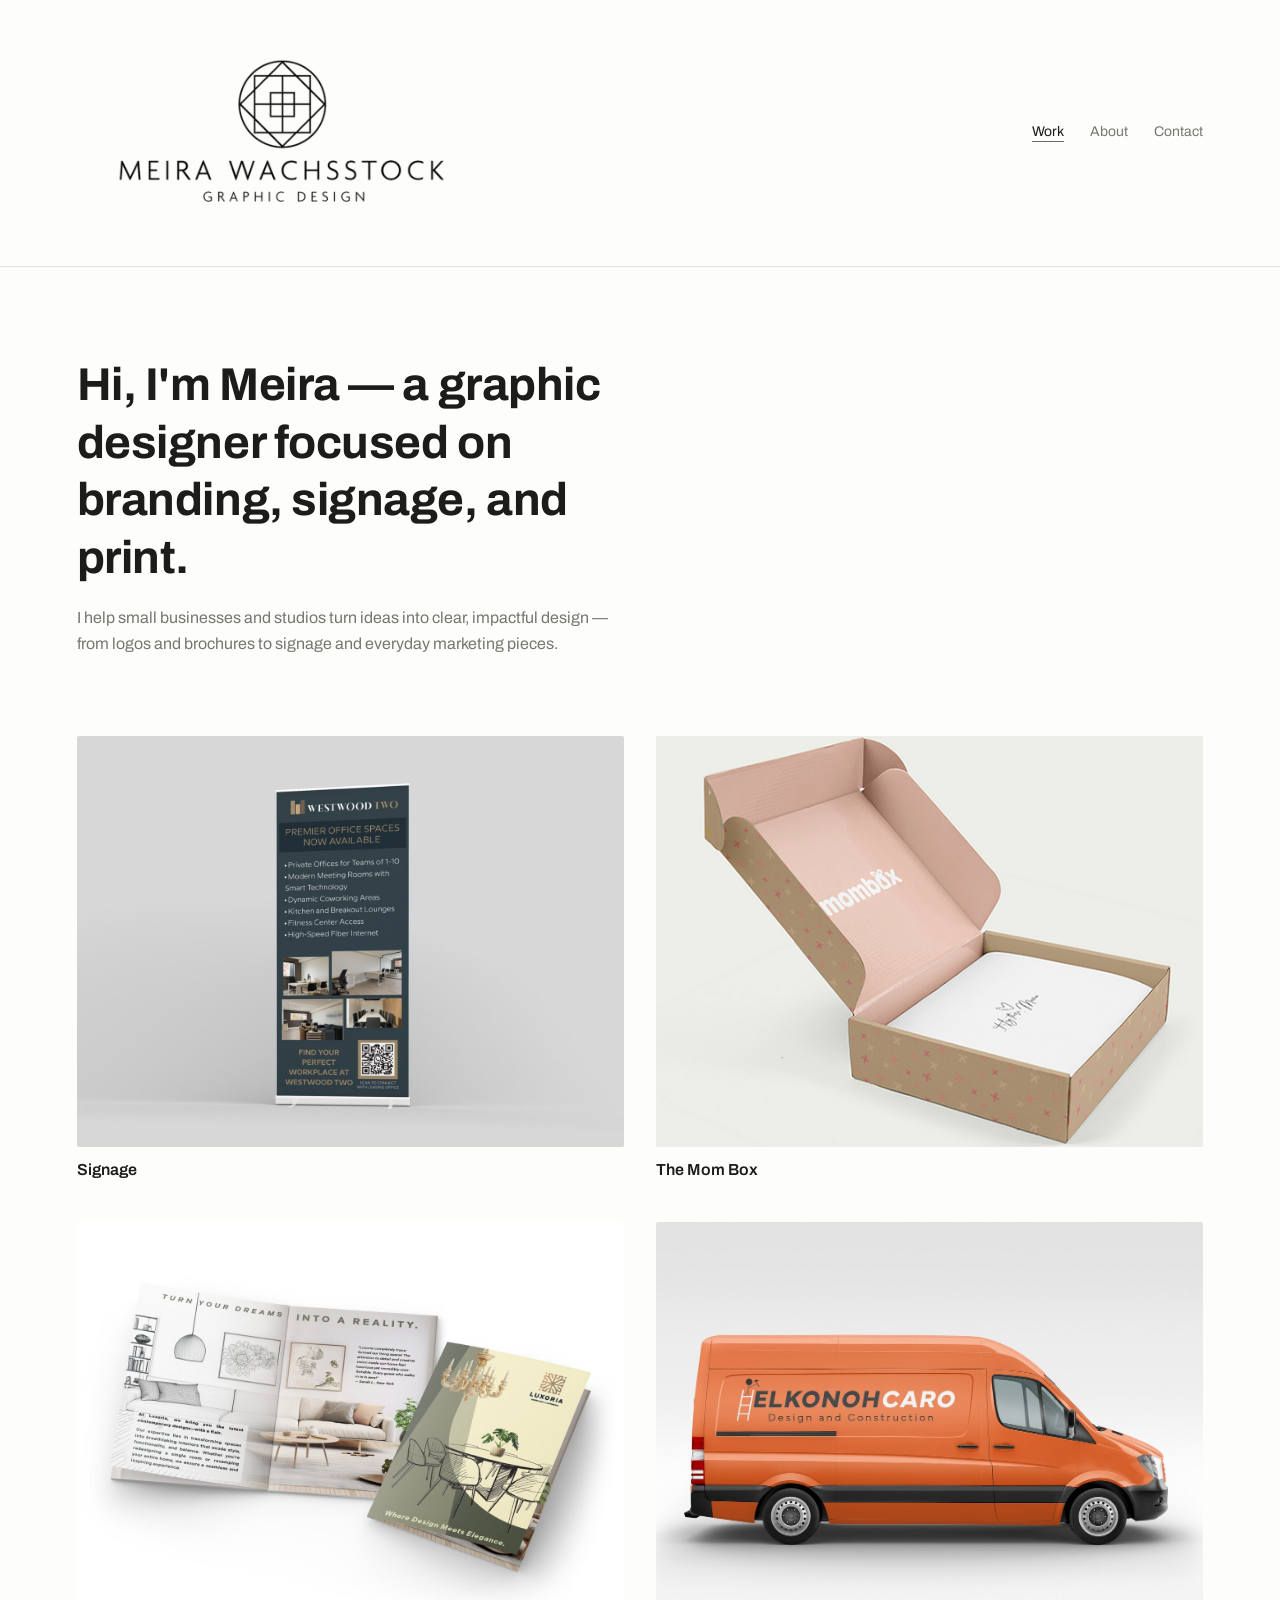
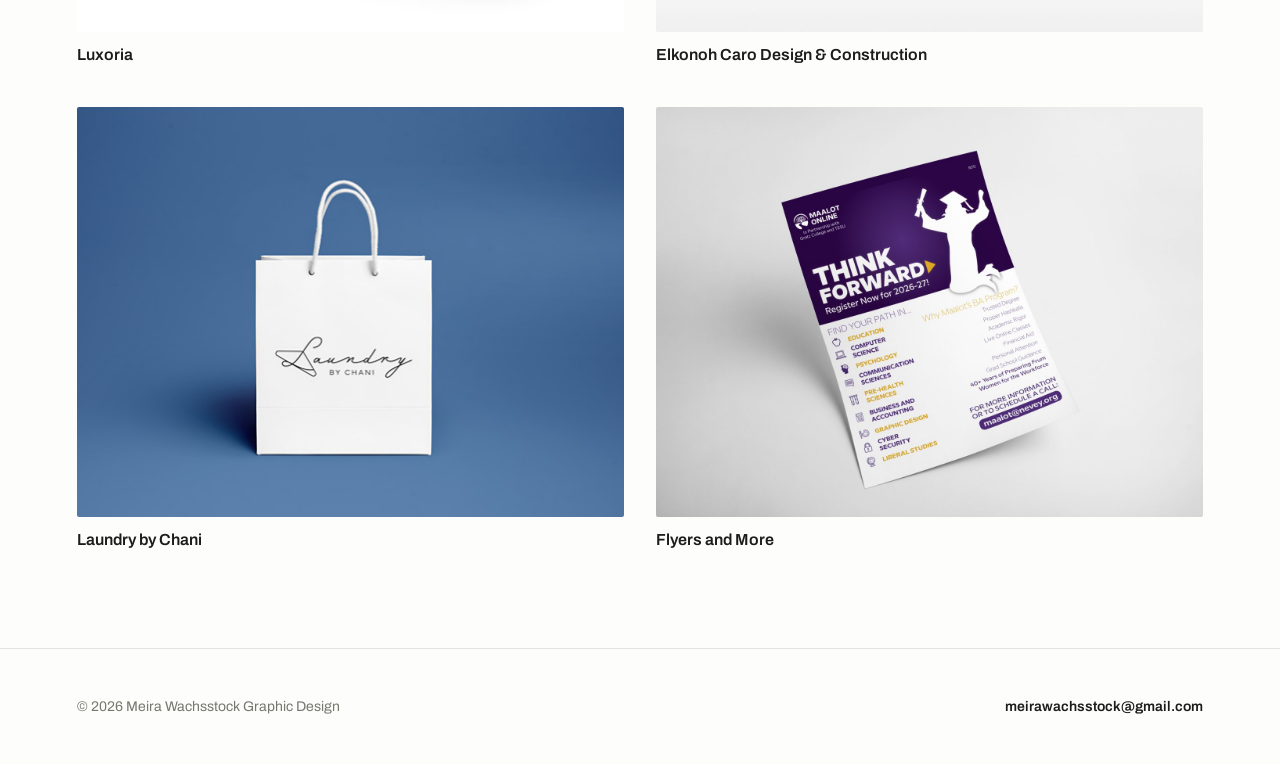
==== index.html @ a4e6522c "Add files via upload" ====
<!DOCTYPE html>
<html lang="en">
<head>
<meta charset="UTF-8">
<meta name="viewport" content="width=device-width, initial-scale=1.0">
<title>Meira Wachsstock — Graphic Design</title>
<link rel="preconnect" href="https://fonts.googleapis.com">
<link rel="preconnect" href="https://fonts.gstatic.com" crossorigin>
<link href="https://fonts.googleapis.com/css2?family=Archivo:wght@400;500;600;700&display=swap" rel="stylesheet">
<link rel="stylesheet" href="style.css">
</head>
<body>

<header>
  <a class="name name-lg" href="index.html"><img src="images/logo.png" alt="Meira Wachsstock — Graphic Design"></a>
  <nav>
    <a href="index.html" class="current">Work</a>
    <a href="about.html">About</a>
    <a href="contact.html">Contact</a>
  </nav>
</header>

<section class="intro">
  <h1>Hi, I'm Meira — a graphic designer focused on branding, signage, and print.</h1>
  <p>I help small businesses and studios turn ideas into clear, impactful design — from logos and brochures to signage and everyday marketing pieces.</p>
</section>

<section class="work">

  <a class="card" href="signage.html">
    <div class="thumb"><img src="images/signage-westwood.jpg" alt="Signage"></div>
    <div class="card-title">Signage</div>
  </a>

  <a class="card" href="the-mom-box.html">
    <div class="thumb"><img src="images/mombox-box.png" alt="The Mom Box"></div>
    <div class="card-title">The Mom Box</div>
  </a>

  <a class="card" href="luxoria.html">
    <div class="thumb"><img src="images/luxoria-1.jpg" alt="Luxoria"></div>
    <div class="card-title">Luxoria</div>
  </a>

  <a class="card" href="elkonoh-caro.html">
    <div class="thumb"><img src="images/caro-truck.jpg" alt="Elkonoh Caro Design &amp; Construction"></div>
    <div class="card-title">Elkonoh Caro Design &amp; Construction</div>
  </a>

  <a class="card" href="laundry-by-chani.html">
    <div class="thumb"><img src="images/chani-bag.jpg" alt="Laundry by Chani"></div>
    <div class="card-title">Laundry by Chani</div>
  </a>

  <a class="card" href="flyers-and-more.html">
    <div class="thumb"><img src="images/flyers-maalot.jpg" alt="Flyers and More"></div>
    <div class="card-title">Flyers and More</div>
  </a>

</section>

<footer>
  <span>© 2026 Meira Wachsstock Graphic Design</span>
  <a class="email" href="mailto:meirawachsstock@gmail.com">meirawachsstock@gmail.com</a>
</footer>

</body>
</html>
---- style.css ----
:root{
  --bg:#FDFDFB;
  --ink:#1C1C1A;
  --gray:#77776F;
  --line:#E4E3DD;
  --accent:#6B6B63;
}
*{box-sizing:border-box; margin:0; padding:0;}
body{
  font-family:'Archivo', Arial, sans-serif;
  background:var(--bg);
  color:var(--ink);
  -webkit-font-smoothing:antialiased;
}
a{color:inherit; text-decoration:none;}
img{display:block; width:100%; height:100%; object-fit:cover;}

/* ===== Header ===== */
header{
  display:flex; justify-content:space-between; align-items:center;
  flex-wrap:wrap; gap:16px;
  padding:28px 6vw;
  border-bottom:1px solid var(--line);
}
.name{font-size:18px; font-weight:700; letter-spacing:0.01em;}
.name img{height:140px; width:auto; display:block; image-rendering:-webkit-optimize-contrast;}
.name.name-lg img{height:210px;}
header{flex-wrap:wrap;}
nav{display:flex; gap:26px; flex-wrap:wrap;}
nav a{
  font-size:14px; color:var(--gray);
  padding-bottom:2px; border-bottom:1px solid transparent;
}
nav a:hover, nav a:focus-visible, nav a.current{color:var(--ink); border-color:var(--accent);}

/* ===== Intro (home) ===== */
.intro{
  padding:90px 6vw 60px;
  max-width:760px;
}
.intro h1{
  font-size:clamp(30px, 5vw, 46px);
  font-weight:700;
  line-height:1.25;
  letter-spacing:-0.01em;
}
.intro p{
  margin-top:18px;
  font-size:16px;
  color:var(--gray);
  line-height:1.6;
  max-width:560px;
}

/* ===== Work grid ===== */
.work{
  padding:20px 6vw 100px;
  display:grid;
  grid-template-columns:repeat(2, 1fr);
  gap:44px 32px;
}
.card{display:block;}
.thumb{
  aspect-ratio:4/3;
  background:var(--line);
  overflow:hidden;
  border-radius:2px;
}
.thumb .placeholder{
  width:100%; height:100%;
  display:flex; align-items:center; justify-content:center;
  font-size:13px; color:var(--gray);
  letter-spacing:0.03em;
  text-align:center;
  padding:10px;
}
.card-title{
  margin-top:14px;
  font-size:16px; font-weight:600;
}
.card-cat{
  margin-top:2px;
  font-size:13px; color:var(--gray);
}
.card:hover .card-title{color:var(--accent);}

/* ===== Simple page header (about / contact / project) ===== */
.page-head{
  padding:70px 6vw 40px;
  max-width:760px;
}
.page-head .kicker{
  font-size:13px; color:var(--accent); font-weight:600;
  letter-spacing:0.04em; text-transform:uppercase; margin-bottom:10px;
}
.page-head h1{
  font-size:clamp(28px, 4.5vw, 42px);
  font-weight:700; line-height:1.2; letter-spacing:-0.01em;
}
.page-head p.lede{
  margin-top:16px; color:var(--gray); font-size:16px; line-height:1.6; max-width:560px;
}

/* ===== Project detail ===== */
.back-link{
  display:inline-block;
  padding:26px 6vw 0;
  font-size:14px; color:var(--gray);
}
.back-link:hover{color:var(--accent);}
.project-meta{
  padding:14px 6vw 40px;
  display:flex; gap:36px; flex-wrap:wrap;
  font-size:14px; color:var(--gray);
  border-bottom:1px solid var(--line);
  max-width:900px;
}
.project-meta b{color:var(--ink); display:block; font-size:12px; text-transform:uppercase; letter-spacing:0.04em; margin-bottom:4px; font-weight:600;}
.project-images{
  padding:50px 6vw 30px;
  display:grid; gap:28px;
}
.project-images .full{aspect-ratio:16/10; background:var(--line); border-radius:2px; overflow:hidden;}
.project-images .full .placeholder{
  width:100%; height:100%; display:flex; align-items:center; justify-content:center;
  color:var(--gray); font-size:14px;
}
.project-images .split{display:grid; grid-template-columns:1fr 1fr; gap:28px;}
.project-images .split .full{aspect-ratio:4/3.4;}
.project-copy{
  padding:20px 6vw 90px; max-width:640px;
}
.project-copy p{color:var(--gray); font-size:15px; line-height:1.75; margin-bottom:16px;}
.project-nav{
  border-top:1px solid var(--line);
  padding:34px 6vw 70px;
  display:flex; justify-content:space-between;
  font-size:14px;
}
.project-nav a:hover{color:var(--accent);}
.project-nav .lbl{display:block; font-size:12px; color:var(--gray); text-transform:uppercase; letter-spacing:0.04em; margin-bottom:4px;}

/* ===== About intro w/ portrait ===== */
.about-intro{
  padding:70px 6vw 40px;
  display:flex; align-items:center; gap:44px; flex-wrap:wrap;
  max-width:900px;
}
.about-photo{
  width:180px; height:180px; border-radius:50%;
  overflow:hidden; flex-shrink:0;
  border:1px solid var(--line-strong, var(--line));
}
.about-photo img{width:100%; height:100%; object-fit:cover;}
.about-intro-text{flex:1; min-width:240px;}
.about-intro-text .kicker{
  font-size:13px; color:var(--accent); font-weight:600;
  letter-spacing:0.04em; text-transform:uppercase; margin-bottom:10px;
}
.about-intro-text h1{
  font-size:clamp(26px, 4vw, 40px);
  font-weight:700; line-height:1.2; letter-spacing:-0.01em;
}
.about-intro-text p.lede{
  margin-top:14px; color:var(--gray); font-size:16px; line-height:1.6;
}
@media (max-width:600px){
  .about-intro{flex-direction:column; align-items:flex-start;}
}
.about{
  padding:0 6vw 90px;
  display:grid;
  grid-template-columns:1fr 1fr;
  gap:50px;
  max-width:1000px;
}
.about h2{font-size:22px; font-weight:700; margin-bottom:16px;}
.about p{color:var(--gray); font-size:15px; line-height:1.7; max-width:480px;}
.about-facts{font-size:14px; line-height:2;}
.about-facts b{font-weight:600;}

/* ===== Contact page ===== */
.contact-body{
  padding:0 6vw 100px;
  max-width:520px;
}
.contact-row{
  border-top:1px solid var(--line);
  padding:20px 0;
  display:flex; justify-content:space-between; align-items:baseline;
  font-size:15px;
}
.contact-row:last-child{border-bottom:1px solid var(--line);}
.contact-row .label{color:var(--gray); font-size:13px; text-transform:uppercase; letter-spacing:0.04em;}
.contact-row a:hover{color:var(--accent);}

/* ===== Footer ===== */
footer{
  padding:50px 6vw;
  border-top:1px solid var(--line);
  display:flex; justify-content:space-between; align-items:center;
  flex-wrap:wrap; gap:14px;
  font-size:14px; color:var(--gray);
}
footer .email{color:var(--ink); font-weight:600;}
footer .email:hover{color:var(--accent);}

a:focus-visible{outline:2px solid var(--accent); outline-offset:3px;}

@media (max-width:760px){
  .work{grid-template-columns:1fr;}
  .about{grid-template-columns:1fr;}
  .project-images .split{grid-template-columns:1fr;}
  .name img{height:90px;}
  .name.name-lg img{height:120px;}
}
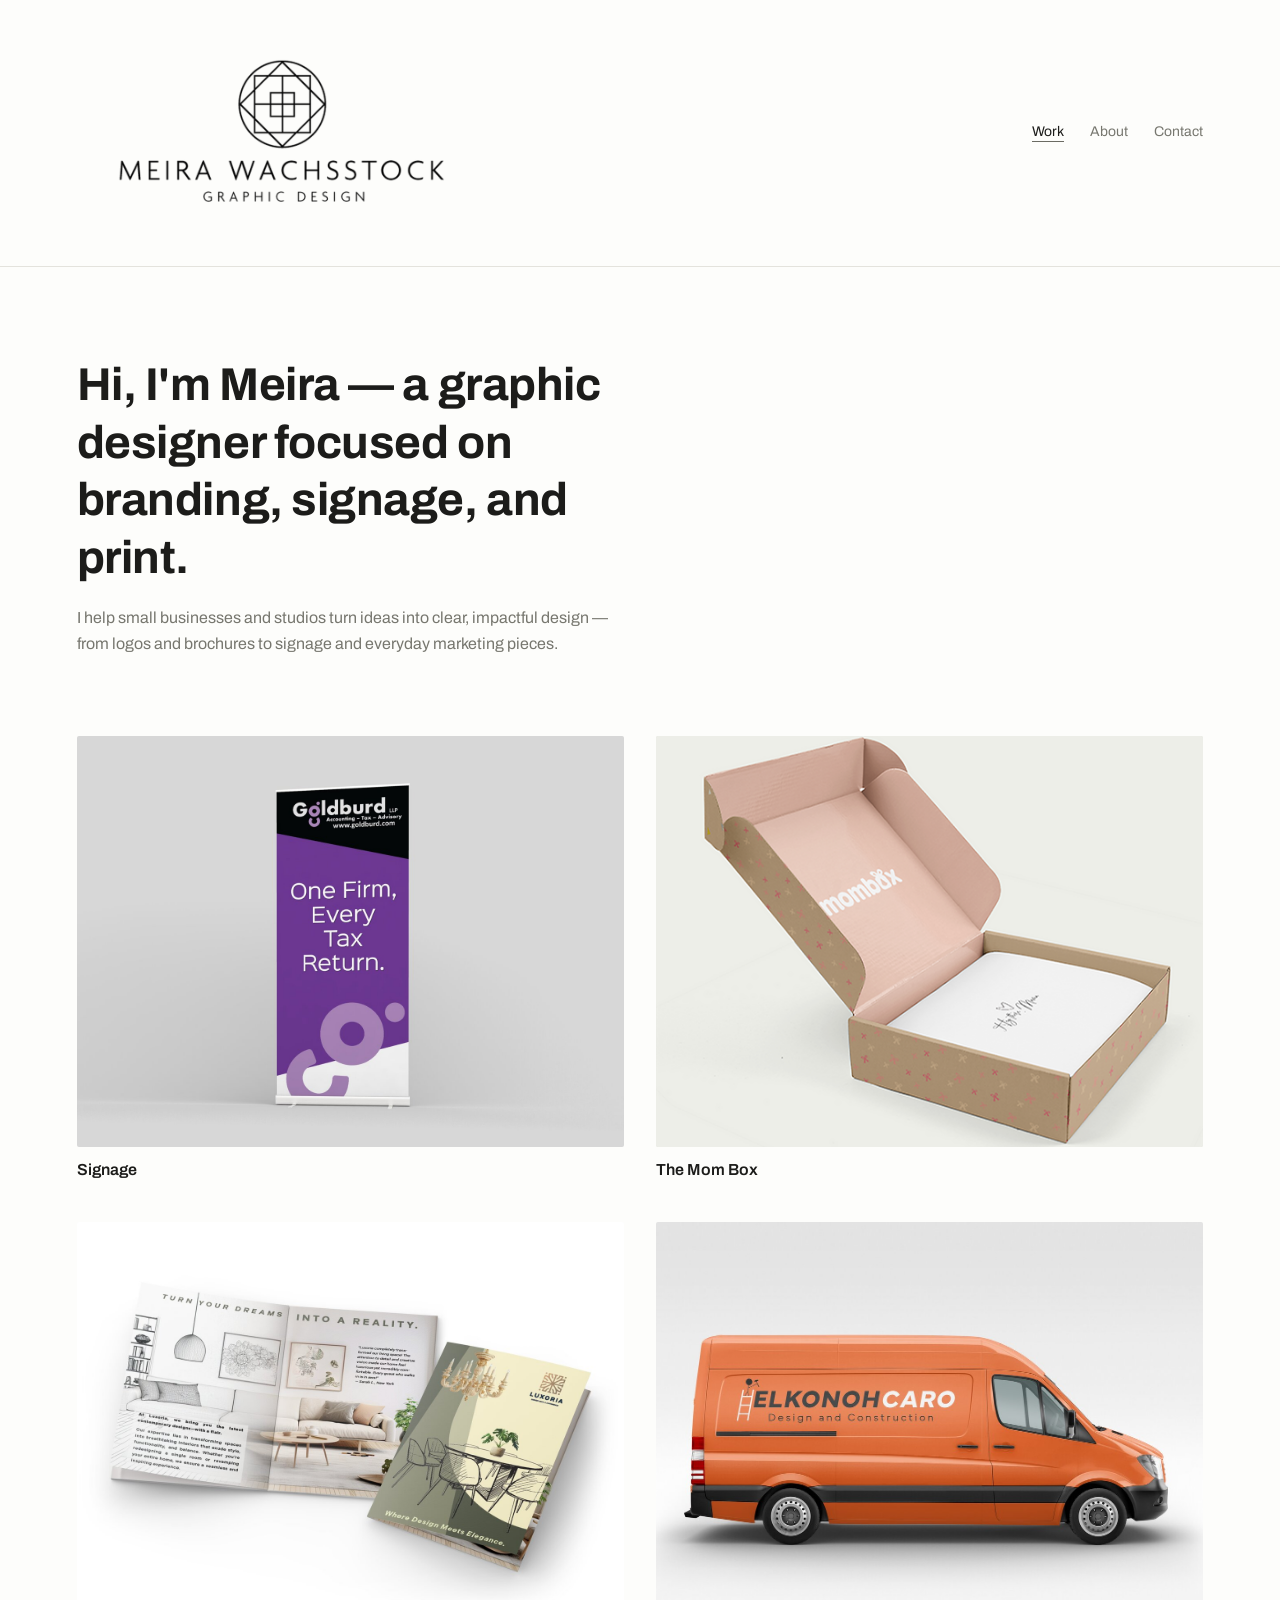
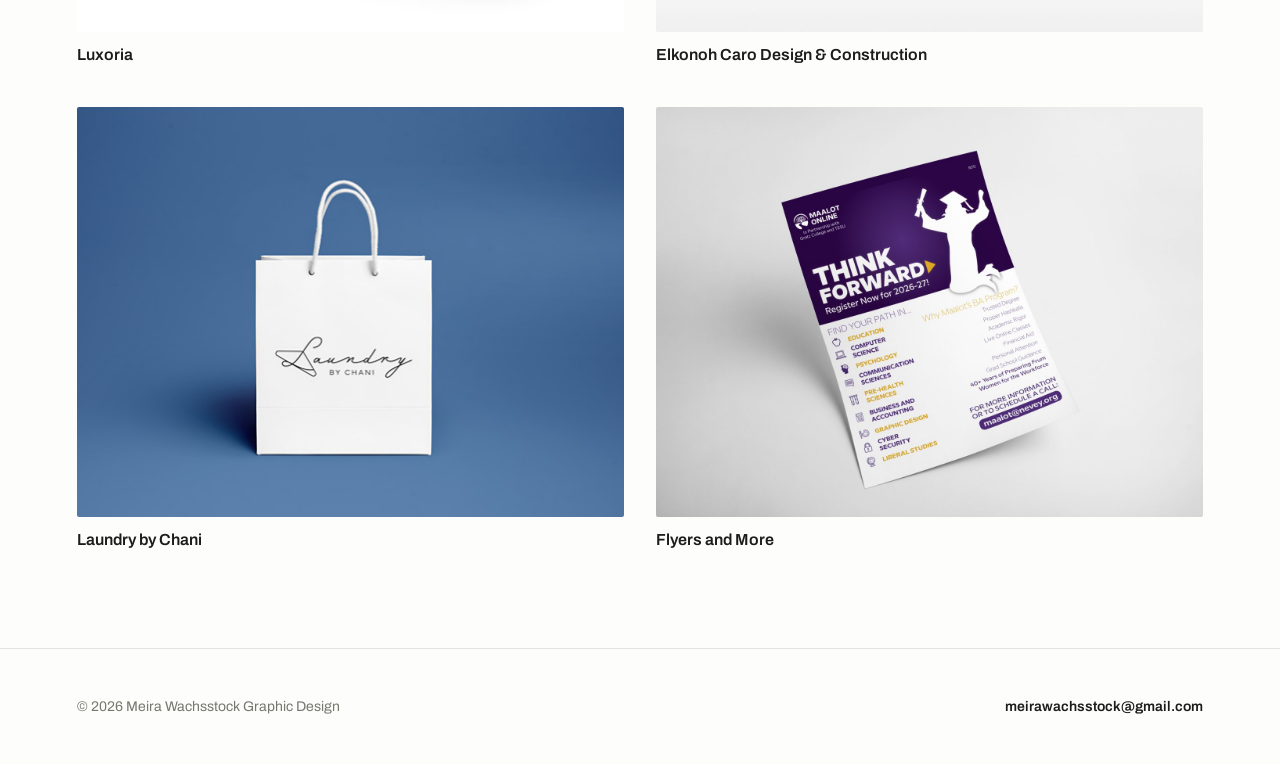
==== commit e50d839c: "Update goldburd" ====
--- a/index.html
+++ b/index.html
@@ -28,7 +28,7 @@
 <section class="work">
 
   <a class="card" href="signage.html">
-    <div class="thumb"><img src="images/signage-westwood.jpg" alt="Signage"></div>
+    <div class="thumb"><img src="images/signage-goldburd.jpg" alt="Goldburd LLP banner stand mockup"></div>
     <div class="card-title">Signage</div>
   </a>
 
